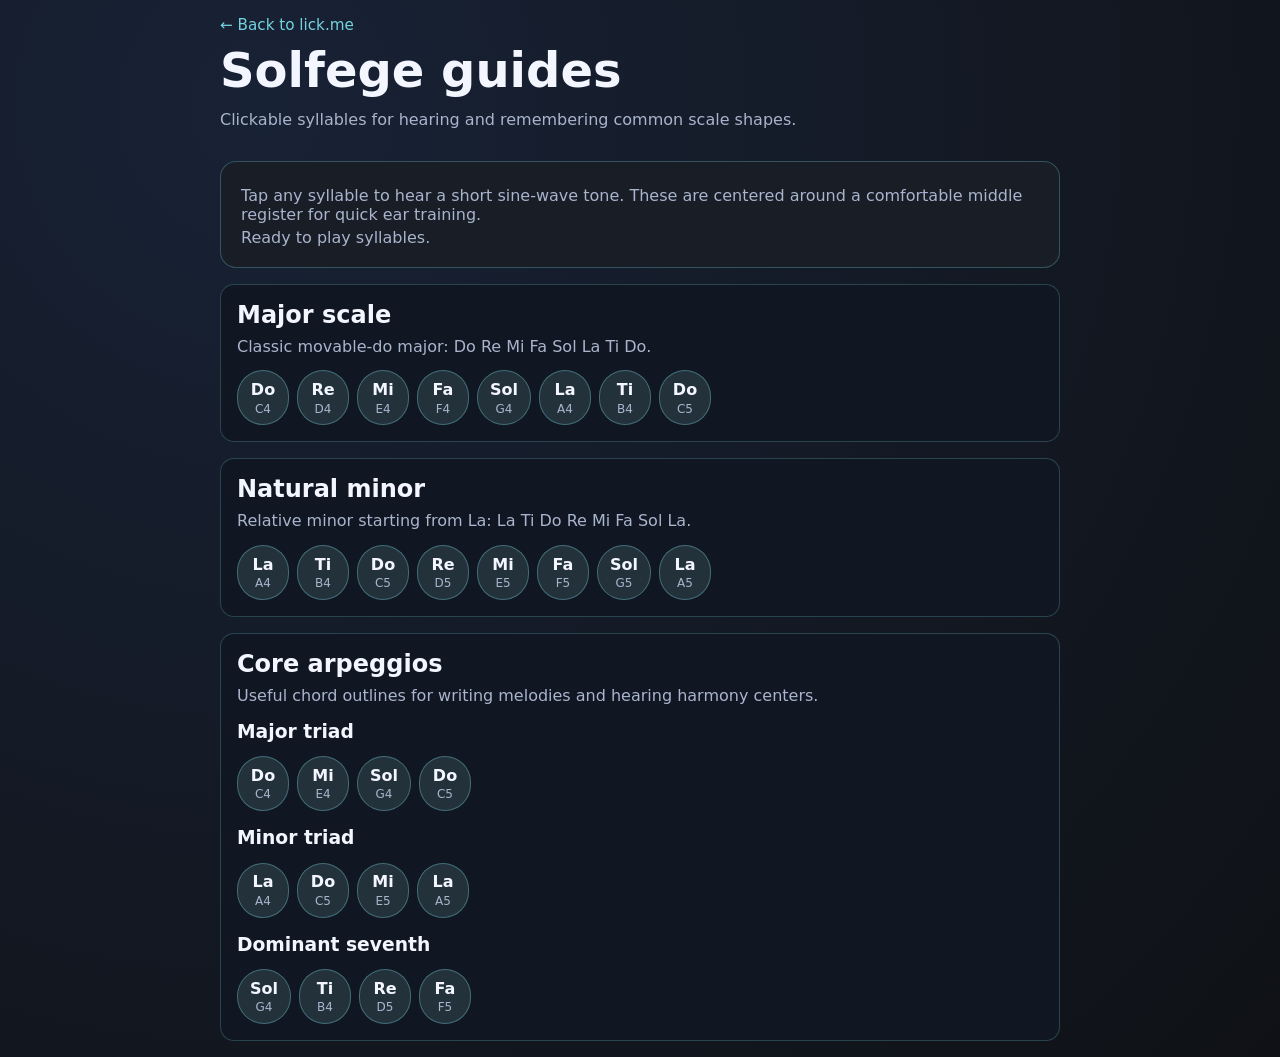
==== solfege.html @ b4c177ac "feat(solfege): add clickable ear training page" ====
<!doctype html>
<html lang="en">
  <head>
    <meta charset="UTF-8" />
    <meta name="viewport" content="width=device-width, initial-scale=1.0" />
    <title>lick.me — Solfege Guides</title>
    <link rel="stylesheet" href="assets/style.css" />
  </head>
  <body>
    <main class="app">
      <header class="page-header">
        <a class="back-link" href="index.html">← Back to lick.me</a>
        <h1>Solfege guides</h1>
        <p class="subtitle">Clickable syllables for hearing and remembering common scale shapes.</p>
      </header>

      <section class="card">
        <p class="meta">Tap any syllable to hear a short sine-wave tone. These are centered around a comfortable middle register for quick ear training.</p>
        <p id="solfege-status" class="meta playback-status">Ready to play syllables.</p>
      </section>

      <section id="solfege-guides" class="guide-list" aria-label="Solfege guide list"></section>
    </main>

    <script src="assets/audio.js"></script>
    <script src="assets/solfege.js"></script>
  </body>
</html>
---- assets/style.css ----
:root {
  color-scheme: dark;
  --bg: #0f1115;
  --card: #1a1f29;
  --text: #f3f6ff;
  --muted: #a9b4cd;
  --accent: #73d2de;
  --error: #ff9f9f;
}

* {
  box-sizing: border-box;
}

body {
  margin: 0;
  min-height: 100vh;
  font-family: Inter, system-ui, -apple-system, Segoe UI, Roboto, sans-serif;
  background: radial-gradient(circle at 20% 10%, #182235, var(--bg));
  color: var(--text);
  display: grid;
  place-items: center;
  padding: 1rem;
}

.app {
  width: min(100%, 840px);
}

.top-nav {
  display: flex;
  justify-content: flex-end;
  margin-bottom: 0.75rem;
}

.nav-link,
.back-link {
  color: var(--accent);
  text-decoration: none;
  font-size: 0.95rem;
}

.nav-link:hover,
.back-link:hover {
  text-decoration: underline;
}

h1 {
  margin: 0;
  font-size: clamp(2rem, 5vw, 3rem);
}

.subtitle {
  margin-top: 0.25rem;
  color: var(--muted);
}

.card {
  margin-top: 1rem;
  padding: 1.25rem;
  border-radius: 16px;
  background: #171e2a;
  background: color-mix(in srgb, var(--card) 92%, black);
  border: 1px solid #245b69;
  border: 1px solid color-mix(in srgb, var(--accent) 30%, transparent);
}

.meta {
  color: var(--muted);
  margin: 0.25rem 0;
}

.controls {
  display: flex;
  align-items: center;
  gap: 0.75rem;
  margin-top: 1rem;
  flex-wrap: wrap;
}

.button {
  appearance: none;
  border: 1px solid color-mix(in srgb, var(--accent) 45%, transparent);
  border-radius: 999px;
  background: color-mix(in srgb, var(--accent) 12%, var(--card));
  color: var(--text);
  padding: 0.55rem 1rem;
  font: inherit;
  font-weight: 600;
  cursor: pointer;
}

.button:hover:enabled {
  background: color-mix(in srgb, var(--accent) 20%, var(--card));
}

.button:disabled {
  cursor: not-allowed;
  opacity: 0.55;
}

.playback-status {
  margin: 0;
}

.tab {
  margin-top: 1rem;
  padding: 1rem;
  border-radius: 10px;
  background: #111722;
  overflow-x: auto;
  line-height: 1.35;
  color: #dcf7ff;
  border: 1px solid #2a6b7a;
  border: 1px solid color-mix(in srgb, var(--accent) 35%, transparent);
  font: 500 0.95rem/1.35 ui-monospace, SFMono-Regular, Menlo, Consolas, monospace;
}

.error {
  margin-top: 0.5rem;
  color: var(--error);
}

.page-header {
  display: flex;
  flex-direction: column;
  gap: 0.5rem;
}

.guide-list {
  display: grid;
  gap: 1rem;
  margin-top: 1rem;
}

.guide-card {
  padding: 1rem;
  border-radius: 14px;
  background: #111722;
  border: 1px solid color-mix(in srgb, var(--accent) 24%, transparent);
}

.guide-card h2,
.guide-card h3 {
  margin: 0;
}

.guide-card p {
  margin: 0.5rem 0 0;
}

.syllable-row {
  display: flex;
  flex-wrap: wrap;
  gap: 0.5rem;
  margin-top: 0.9rem;
}

.syllable-button {
  min-width: 3.25rem;
  padding: 0.55rem 0.75rem;
  border-radius: 999px;
  border: 1px solid color-mix(in srgb, var(--accent) 38%, transparent);
  background: color-mix(in srgb, var(--accent) 10%, var(--card));
  color: var(--text);
  font: inherit;
  font-weight: 600;
  cursor: pointer;
}

.syllable-button:hover,
.syllable-button:focus-visible {
  background: color-mix(in srgb, var(--accent) 18%, var(--card));
}

.syllable-button:focus-visible {
  outline: 2px solid color-mix(in srgb, var(--accent) 65%, white);
  outline-offset: 2px;
}

.pitch-label {
  display: block;
  margin-top: 0.15rem;
  color: var(--muted);
  font-size: 0.75rem;
  font-weight: 500;
}

@media (max-width: 640px) {
  body {
    place-items: start center;
  }

  .top-nav {
    justify-content: flex-start;
  }
}
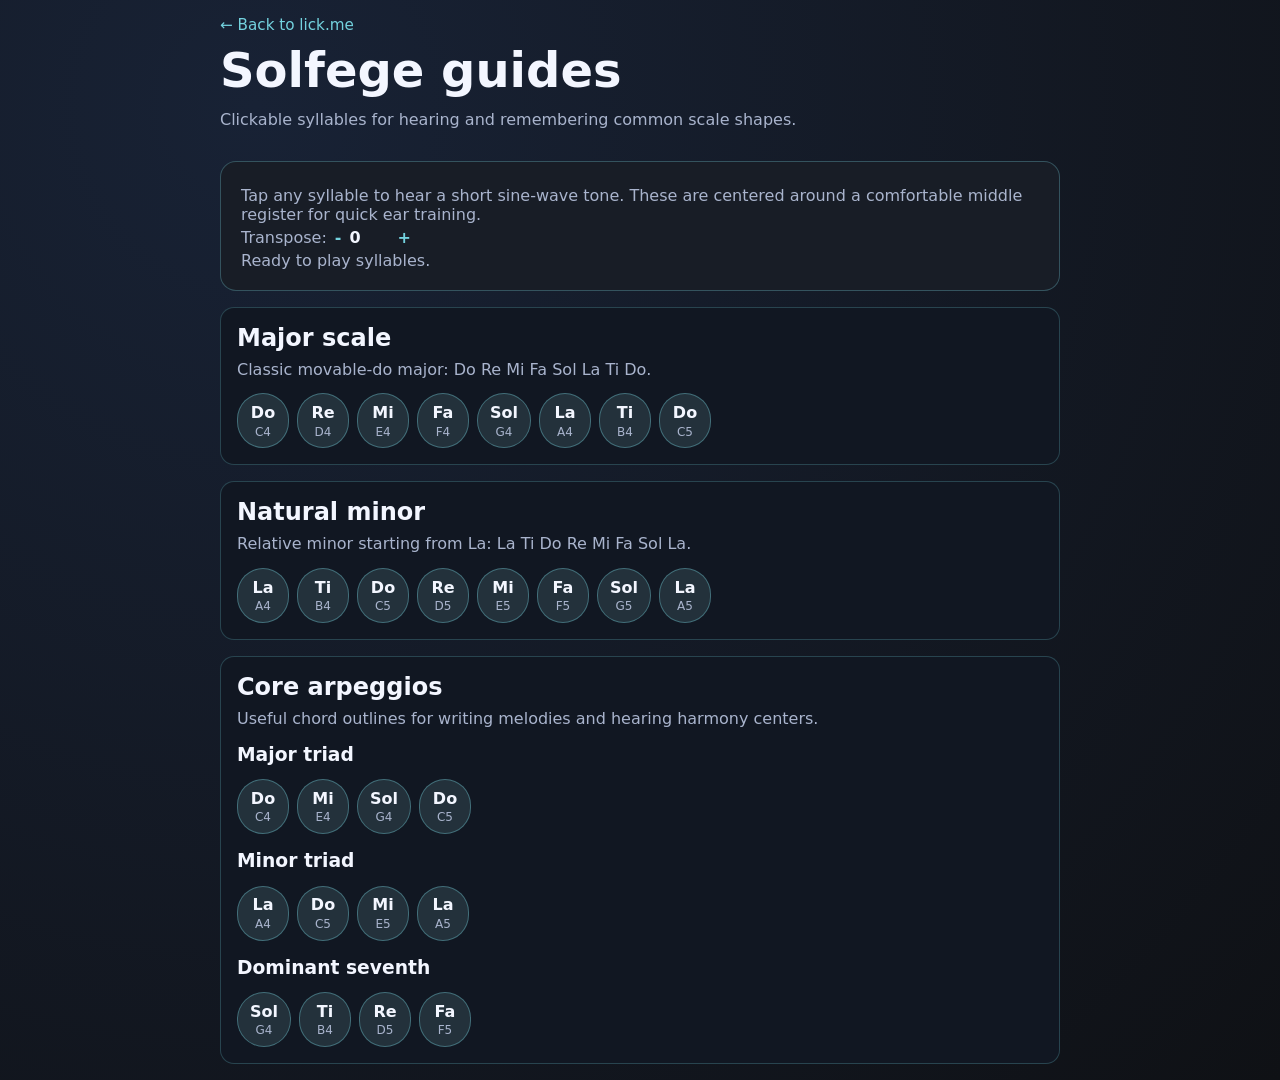
==== commit 36f60619: "feat(solfege): add transpose controls" ====
--- a/solfege.html
+++ b/solfege.html
@@ -16,6 +16,12 @@
 
       <section class="card">
         <p class="meta">Tap any syllable to hear a short sine-wave tone. These are centered around a comfortable middle register for quick ear training.</p>
+        <p class="meta transpose-controls" aria-label="Transpose controls">
+          Transpose:
+          <a id="transpose-down" class="inline-link" href="#">-</a>
+          <span id="transpose-value" class="transpose-value">0</span>
+          <a id="transpose-up" class="inline-link" href="#">+</a>
+        </p>
         <p id="solfege-status" class="meta playback-status">Ready to play syllables.</p>
       </section>
 
--- a/assets/style.css
+++ b/assets/style.css
@@ -68,6 +68,30 @@
 .meta {
   color: var(--muted);
   margin: 0.25rem 0;
+}
+
+.inline-link {
+  color: var(--accent);
+  text-decoration: none;
+  font-weight: 600;
+}
+
+.inline-link:hover,
+.inline-link:focus-visible {
+  text-decoration: underline;
+}
+
+.transpose-controls {
+  display: flex;
+  align-items: center;
+  gap: 0.5rem;
+  flex-wrap: wrap;
+}
+
+.transpose-value {
+  min-width: 2.5rem;
+  color: var(--text);
+  font-weight: 600;
 }
 
 .controls {
@@ -194,4 +218,8 @@
   .top-nav {
     justify-content: flex-start;
   }
-}
+
+  .transpose-controls {
+    gap: 0.4rem;
+  }
+}
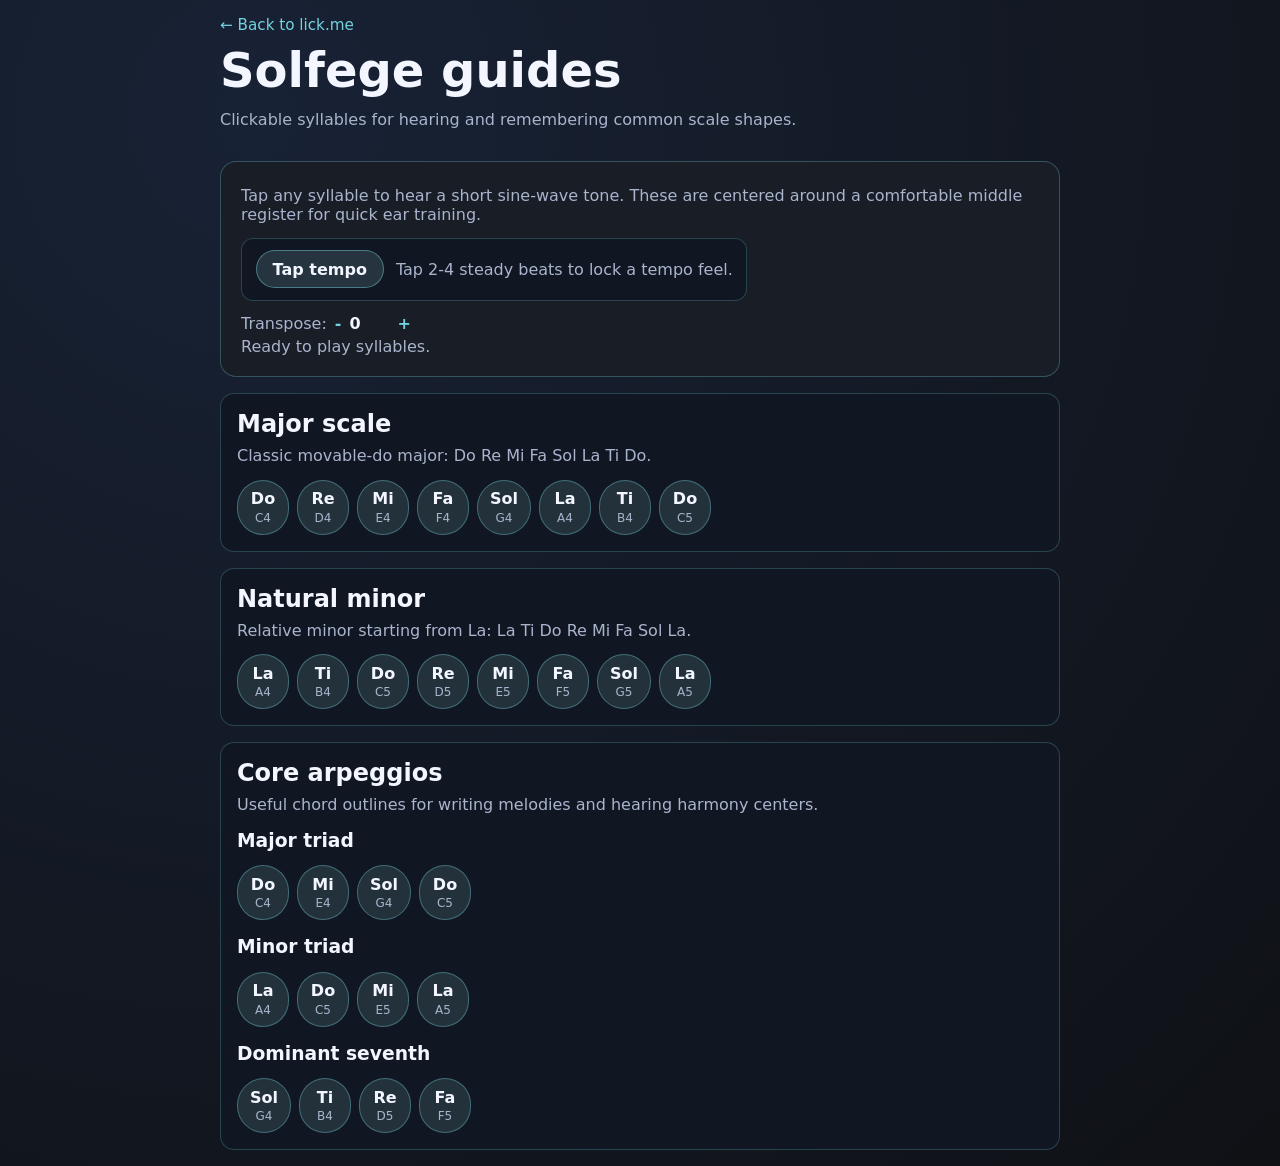
==== commit 17889e1b: "feat(solfege): add tap tempo tool" ====
--- a/solfege.html
+++ b/solfege.html
@@ -16,6 +16,12 @@
 
       <section class="card">
         <p class="meta">Tap any syllable to hear a short sine-wave tone. These are centered around a comfortable middle register for quick ear training.</p>
+        <div class="tool-strip" aria-label="Solfege tools">
+          <section class="tempo-box" aria-label="Tap tempo">
+            <button id="tap-tempo-button" class="button tempo-button" type="button">Tap tempo</button>
+            <p id="tap-tempo-output" class="meta tempo-output">Tap 2-4 steady beats to lock a tempo feel.</p>
+          </section>
+        </div>
         <p class="meta transpose-controls" aria-label="Transpose controls">
           Transpose:
           <a id="transpose-down" class="inline-link" href="#">-</a>
--- a/assets/style.css
+++ b/assets/style.css
@@ -92,6 +92,34 @@
   min-width: 2.5rem;
   color: var(--text);
   font-weight: 600;
+}
+
+.tool-strip {
+  display: flex;
+  gap: 0.75rem;
+  margin: 0.85rem 0;
+  flex-wrap: wrap;
+}
+
+.tempo-box {
+  display: flex;
+  align-items: center;
+  gap: 0.75rem;
+  padding: 0.7rem 0.85rem;
+  border-radius: 12px;
+  background: #111722;
+  border: 1px solid color-mix(in srgb, var(--accent) 24%, transparent);
+  flex-wrap: wrap;
+}
+
+.tempo-button {
+  padding-inline: 0.9rem;
+  white-space: nowrap;
+}
+
+.tempo-output {
+  margin: 0;
+  min-width: min(100%, 18rem);
 }
 
 .controls {
@@ -222,4 +250,8 @@
   .transpose-controls {
     gap: 0.4rem;
   }
-}
+
+  .tempo-box {
+    align-items: flex-start;
+  }
+}
